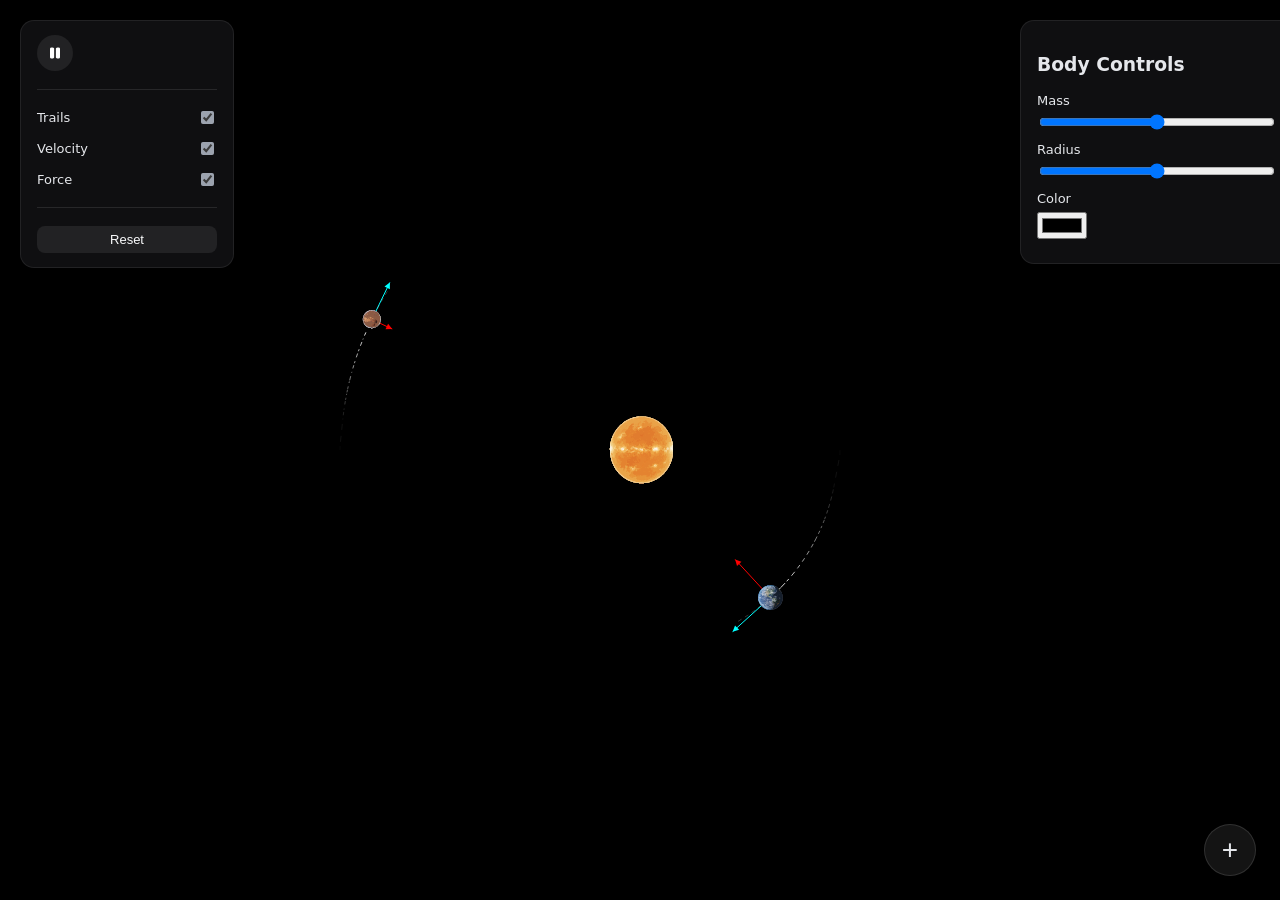
==== src/static/index.html @ df2f0749 "feature: Add ability to add new bodies and edit existing bodies Signed-off-by: Shaurya <shaurya.shau" ====
<!DOCTYPE html>
<html lang="en">
<head>
  <meta charset="UTF-8" />
  <title>Helion</title>
  <link rel="stylesheet" href="main.css" />
</head>
<body>

  <canvas id="canvas"></canvas>

  <aside id="left-toolbar" class="panel">

    <button id="pauseBtn" class="icon-btn"><img id="pauseIcon" src="../assets/pause.png" alt="pause"/></button>

    <div class="divider"></div>

    <label class="toggle"><span>Trails</span><input type="checkbox" id="toggleTrails" checked /></label>
    <label class="toggle"><span>Velocity</span><input type="checkbox" id="toggleVelocity" checked /></label>
    <label class="toggle"><span>Force</span><input type="checkbox" id="toggleForce" checked /></label>

    <div class="divider"></div>

    <button id="resetBtn" class="text-btn">Reset</button>
  </aside>

  <aside id="right-toolbar">

    <div id="body-controls" class="panel">
      <h3>Body Controls</h3>

      <label>Mass<input type="range" id="massSlider" min="1" max="20000" /></label>

      <label>Radius<input type="range" id="radiusSlider" min="10" max="200" /></label>

      <label>Color<input type="color" id="colorPicker" /></label>
    
    </div>

    <div id="body-info" class="panel hidden"></div>

  </aside>

  <button id="addBodyBtn" class="fab">+</button>

  <script type="module" src="../scripts/main.js"></script>
</body>
</html>
---- src/static/main.css ----
html, body {
  margin: 0;
  padding: 0;
  background: #000;
  overflow: hidden;
  font-family: system-ui, -apple-system, BlinkMacSystemFont, sans-serif;
}

canvas {
  position: fixed;
  inset: 0;
  width: 100vw;
  height: 100vh;
  z-index: 0;
}

.panel {
  width: 100%;
  background: rgba(18, 18, 20, 0.88);
  backdrop-filter: blur(10px);
  border-radius: 14px;
  padding: 14px 16px;
  color: #e5e7eb;
  border: 1px solid rgba(255,255,255,0.08);
  box-shadow: 0 8px 24px rgba(0,0,0,0.45);
  pointer-events: auto;
}

#left-toolbar {
  position: fixed;
  top: 20px;
  left: 20px;

  width: 180px;
  display: flex;
  flex-direction: column;
  align-items: flex-start;
  gap: 12px;

  z-index: 10;
}

.pause-wrap {
  width: 100%;
  display: flex;
  justify-content: center;
}

#right-toolbar {
  position: fixed;
  top: 20px;
  right: 20px;

  width: 240px;
  display: flex;
  flex-direction: column;
  gap: 12px;

  z-index: 10;
  pointer-events: none;
}

#right-toolbar .panel {
  pointer-events: auto;
}

label {
  display: flex;
  flex-direction: column;
  font-size: 13px;
  margin-bottom: 10px;
}

label.toggle {
  flex-direction: row;
  align-items: center;
  justify-content: space-between;
  width: 100%;
  margin-bottom: 0;
}

.toggle input {
  accent-color: #9ca3af;
  cursor: pointer;
}

input[type="range"],
input[type="color"] {
  margin-top: 6px;
}

.divider {
  height: 1px;
  width: 100%;
  background: rgba(255,255,255,0.1);
  margin: 6px 0;
}

.icon-btn {
  width: 36px;
  height: 36px;
  border-radius: 50%;
  background: rgba(255,255,255,0.08);
  border: none;
  display: flex;
  align-items: center;
  justify-content: center;
  cursor: pointer;
}

.icon-btn img {
  width: 18px;
  height: 18px;
  filter: invert(1);
}

.icon-btn:hover {
  background: rgba(255,255,255,0.15);
}

.text-btn {
  width: 100%;
  background: rgba(255,255,255,0.08);
  border: none;
  color: #f9fafb;
  padding: 6px 10px;
  border-radius: 8px;
  font-size: 13px;
  cursor: pointer;
}

.text-btn:hover {
  background: rgba(255,255,255,0.15);
}

#body-info {
  font-size: 13px;
  line-height: 1.5;
}

#body-info.hidden {
  display: none;
}

#body-info div {
  display: flex;
  justify-content: space-between;
  padding: 4px 0;
}

#body-info div b {
  color: #9ca3af;
  font-weight: 500;
}

.fab {
  position: fixed;
  bottom: 24px;
  right: 24px;

  width: 52px;
  height: 52px;
  border-radius: 50%;

  background: rgba(255,255,255,0.08);
  color: #e5e7eb;
  border: 1px solid rgba(255,255,255,0.12);

  font-size: 28px;
  line-height: 0;
  cursor: pointer;

  z-index: 10;
}

.fab:hover {
  background: rgba(255,255,255,0.15);
}
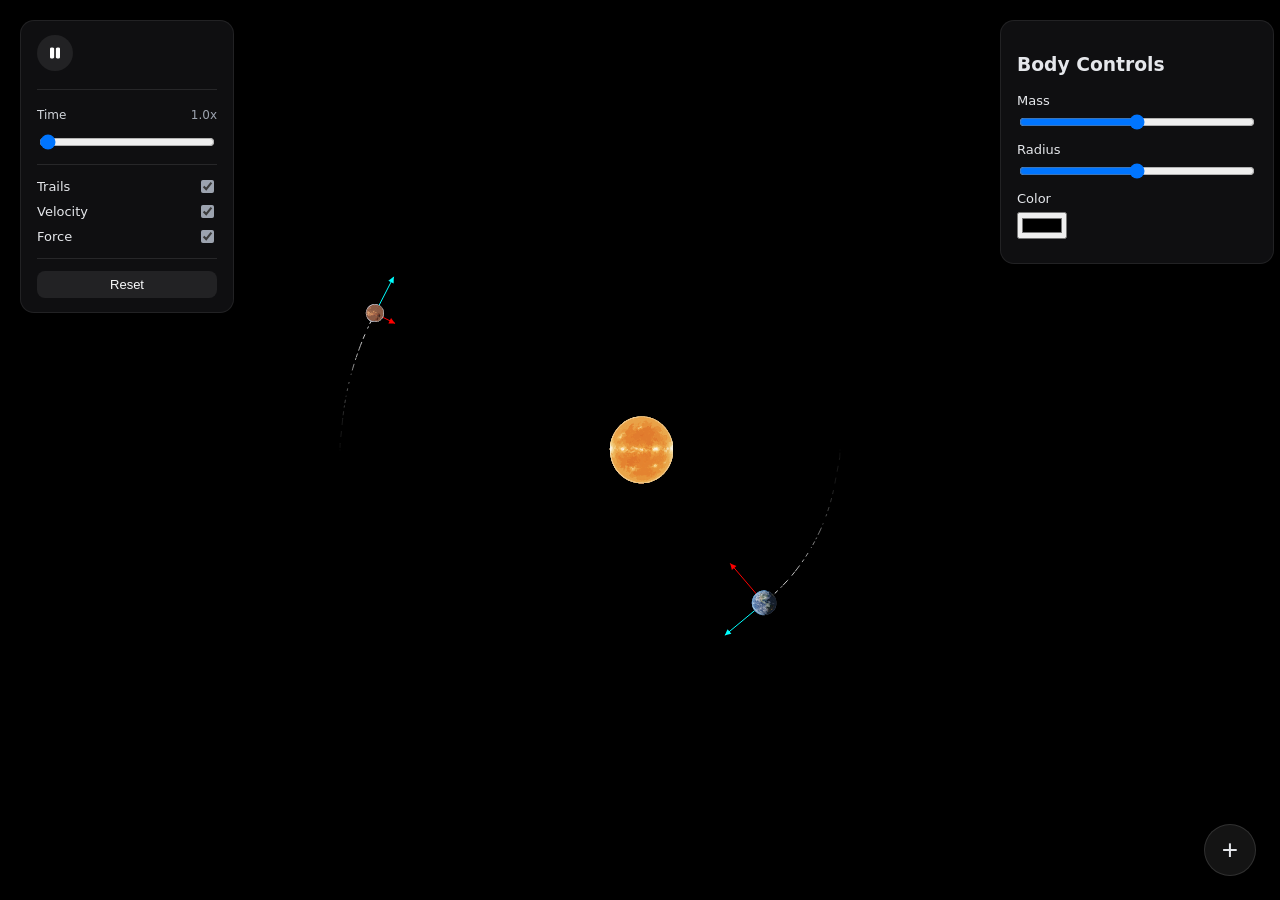
==== commit 68b547d0: "feature: Add time scale slider Signed-off-by: Shaurya <shaurya.shauryagoyal123@gmail.com>" ====
--- a/src/static/index.html
+++ b/src/static/index.html
@@ -14,6 +14,17 @@
     <button id="pauseBtn" class="icon-btn"><img id="pauseIcon" src="../assets/pause.png" alt="pause"/></button>
 
     <div class="divider"></div>
+    
+    <div class="time-scale">
+
+      <div class="time-scale-header"><span>Time</span><span id="timeScaleValue">1.0x</span>
+
+    </div>
+    <input type="range" id="timeScaleSlider" min="0.1" max="100" step="0.1" value="1"/>
+
+    <div class="divider"></div>
+
+    
 
     <label class="toggle"><span>Trails</span><input type="checkbox" id="toggleTrails" checked /></label>
     <label class="toggle"><span>Velocity</span><input type="checkbox" id="toggleVelocity" checked /></label>
--- a/src/static/main.css
+++ b/src/static/main.css
@@ -49,7 +49,7 @@
 #right-toolbar {
   position: fixed;
   top: 20px;
-  right: 20px;
+  right: 40px;
 
   width: 240px;
   display: flex;
@@ -63,6 +63,27 @@
 #right-toolbar .panel {
   pointer-events: auto;
 }
+
+.time-scale {
+  width: 100%;
+  display: flex;
+  flex-direction: column;
+  gap: 6px;
+}
+
+.time-scale-header {
+  display: flex;
+  justify-content: space-between;
+  font-size: 12px;
+  color: #d1d5db;
+}
+
+#timeScaleValue {
+  color: #9ca3af;
+  font-variant-numeric: tabular-nums;
+}
+
+
 
 label {
   display: flex;
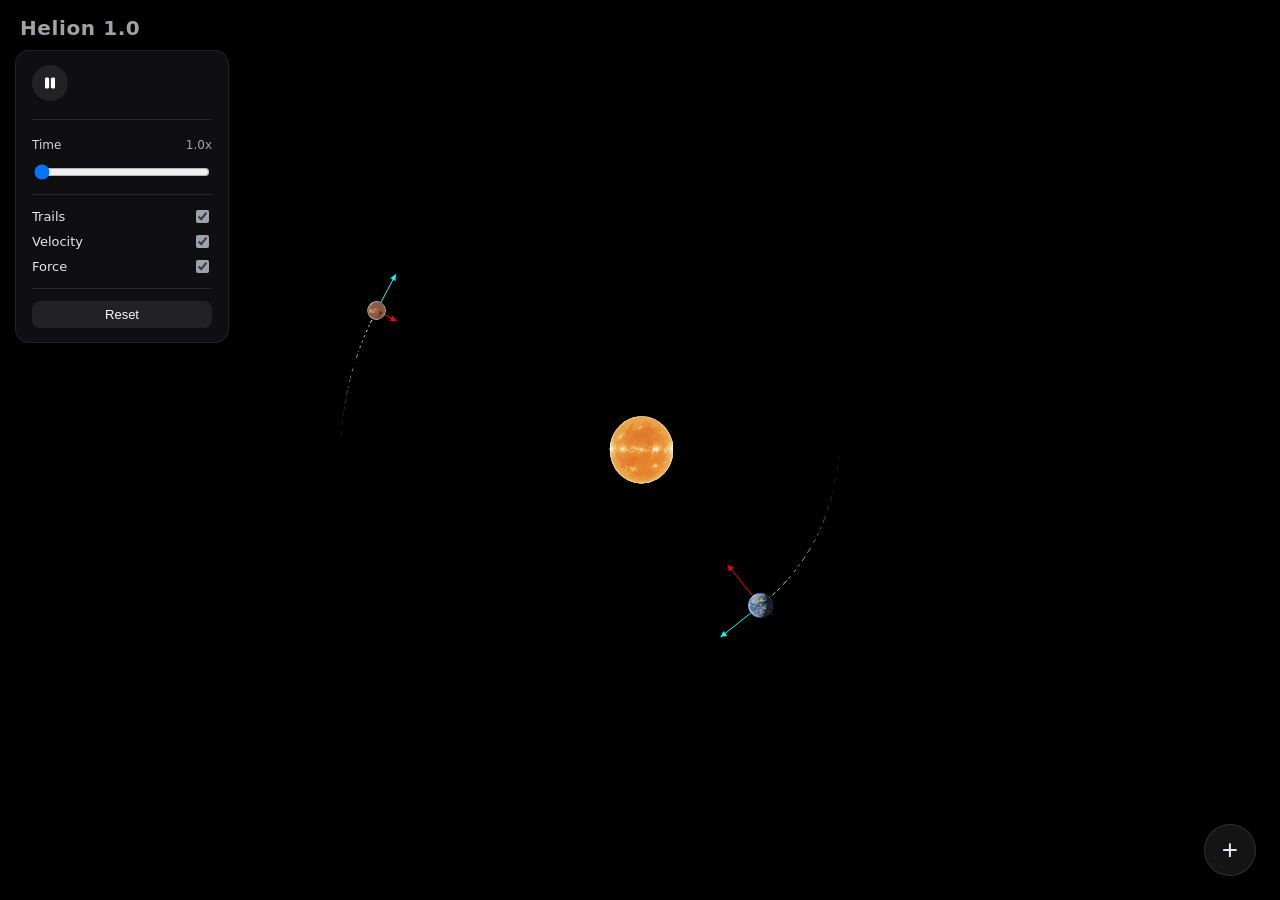
==== commit 2fd384ec: "fix: Body controls only appear when in edit mode Signed-off-by: Shaurya <shaurya.shauryagoyal123@gma" ====
--- a/src/static/index.html
+++ b/src/static/index.html
@@ -8,6 +8,8 @@
 <body>
 
   <canvas id="canvas"></canvas>
+
+  <div id="app-title">Helion 1.0</div>
 
   <aside id="left-toolbar" class="panel">
 
@@ -20,11 +22,9 @@
       <div class="time-scale-header"><span>Time</span><span id="timeScaleValue">1.0x</span>
 
     </div>
-    <input type="range" id="timeScaleSlider" min="0.1" max="100" step="0.1" value="1"/>
+    <input type="range" id="timeScaleSlider" min="0.1" max="1000" step="0.1" value="1"/>
 
     <div class="divider"></div>
-
-    
 
     <label class="toggle"><span>Trails</span><input type="checkbox" id="toggleTrails" checked /></label>
     <label class="toggle"><span>Velocity</span><input type="checkbox" id="toggleVelocity" checked /></label>
@@ -37,14 +37,19 @@
 
   <aside id="right-toolbar">
 
-    <div id="body-controls" class="panel">
+    <div id="body-controls" class="panel hidden">
       <h3>Body Controls</h3>
+
+      <div class="divider"></div>
 
       <label>Mass<input type="range" id="massSlider" min="1" max="20000" /></label>
 
       <label>Radius<input type="range" id="radiusSlider" min="10" max="200" /></label>
 
+      <div class="divider"></div>
+      
       <label>Color<input type="color" id="colorPicker" /></label>
+      
     
     </div>
 
--- a/src/static/main.css
+++ b/src/static/main.css
@@ -12,6 +12,25 @@
   width: 100vw;
   height: 100vh;
   z-index: 0;
+}
+
+#app-title {
+  position: fixed;
+  top: 16px;
+  left: 20px;
+
+  font-size: 20px;
+  font-weight: 600;
+  letter-spacing: 0.6px;
+
+  text-shadow: 0 0 12px rgba(255,255,255,0.08);
+
+  color: #e5e7eb;
+  opacity: 0.7;
+
+  z-index: 12;
+
+  pointer-events: none;
 }
 
 .panel {
@@ -28,8 +47,8 @@
 
 #left-toolbar {
   position: fixed;
-  top: 20px;
-  left: 20px;
+  top: 50px;
+  left: 15px;
 
   width: 180px;
   display: flex;
@@ -39,6 +58,11 @@
 
   z-index: 10;
 }
+
+#body-controls.hidden {
+  display: none;
+}
+
 
 .pause-wrap {
   width: 100%;
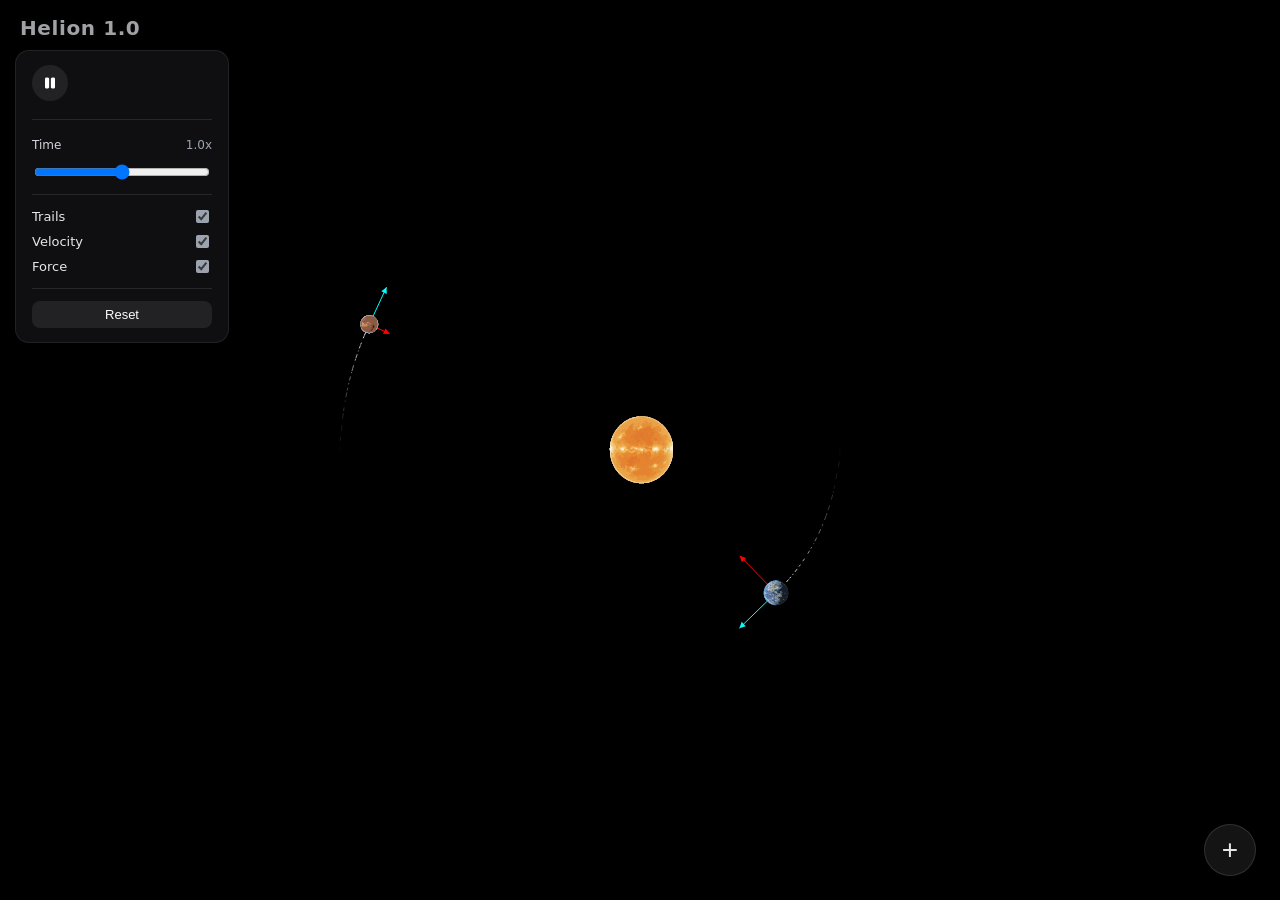
==== commit c2a4828e: "fix: Handle collisons and fix time slider to properly show slower speeds Signed-off-by: Shaurya <sha" ====
--- a/src/static/index.html
+++ b/src/static/index.html
@@ -22,7 +22,7 @@
       <div class="time-scale-header"><span>Time</span><span id="timeScaleValue">1.0x</span>
 
     </div>
-    <input type="range" id="timeScaleSlider" min="0.1" max="1000" step="0.1" value="1"/>
+    <input type="range" id="timeScaleSlider" min="0" max="100" value="50"/>
 
     <div class="divider"></div>
 
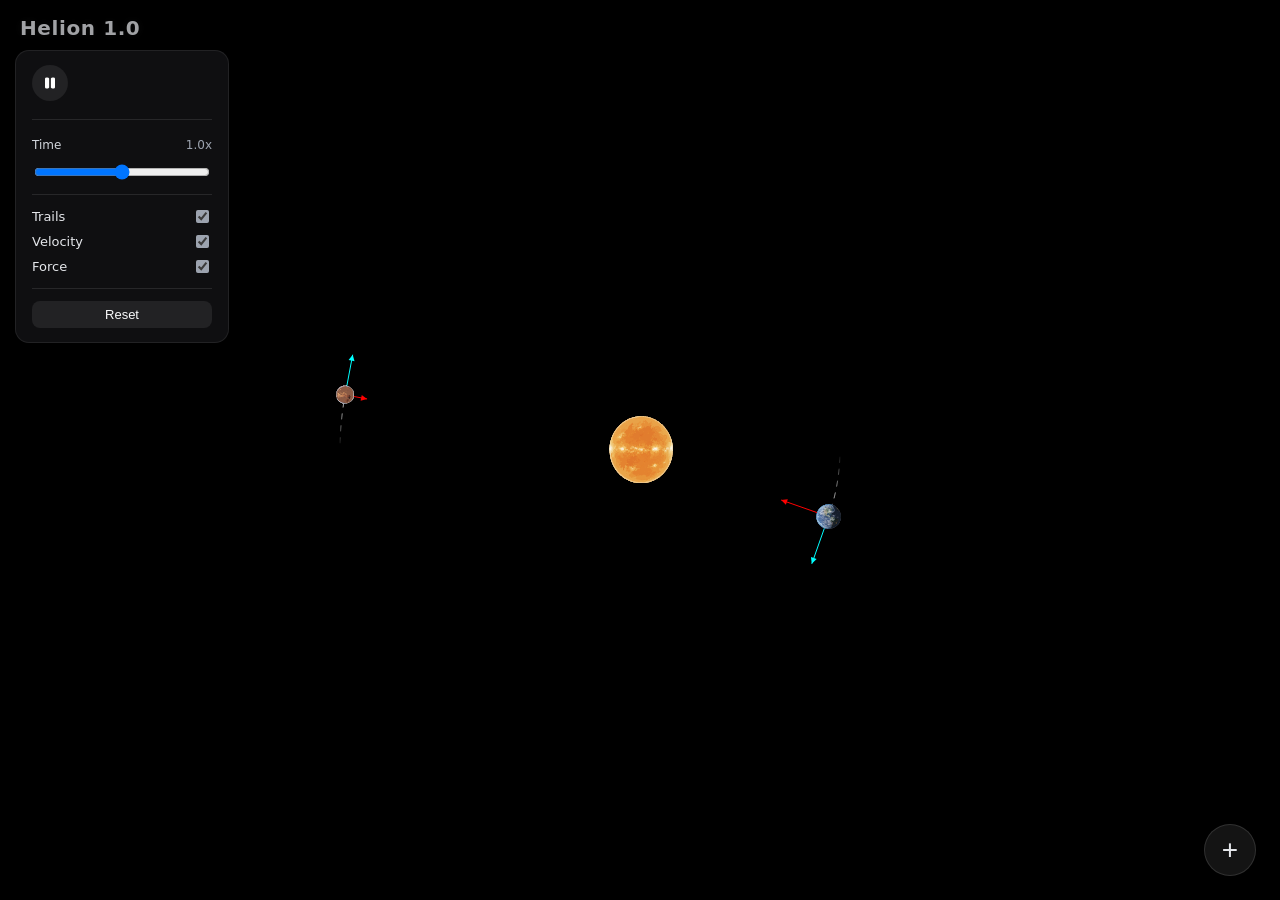
==== commit f5fc788f: "fix: Add proper simulation at higher speeds Signed-off-by: Shaurya <shaurya.shauryagoyal123@gmail.co" ====
--- a/src/static/index.html
+++ b/src/static/index.html
@@ -42,7 +42,7 @@
 
       <div class="divider"></div>
 
-      <label>Mass<input type="range" id="massSlider" min="1" max="20000" /></label>
+      <label>Mass<input type="range" id="massSlider" min="1" max="10000" /></label>
 
       <label>Radius<input type="range" id="radiusSlider" min="10" max="200" /></label>
 
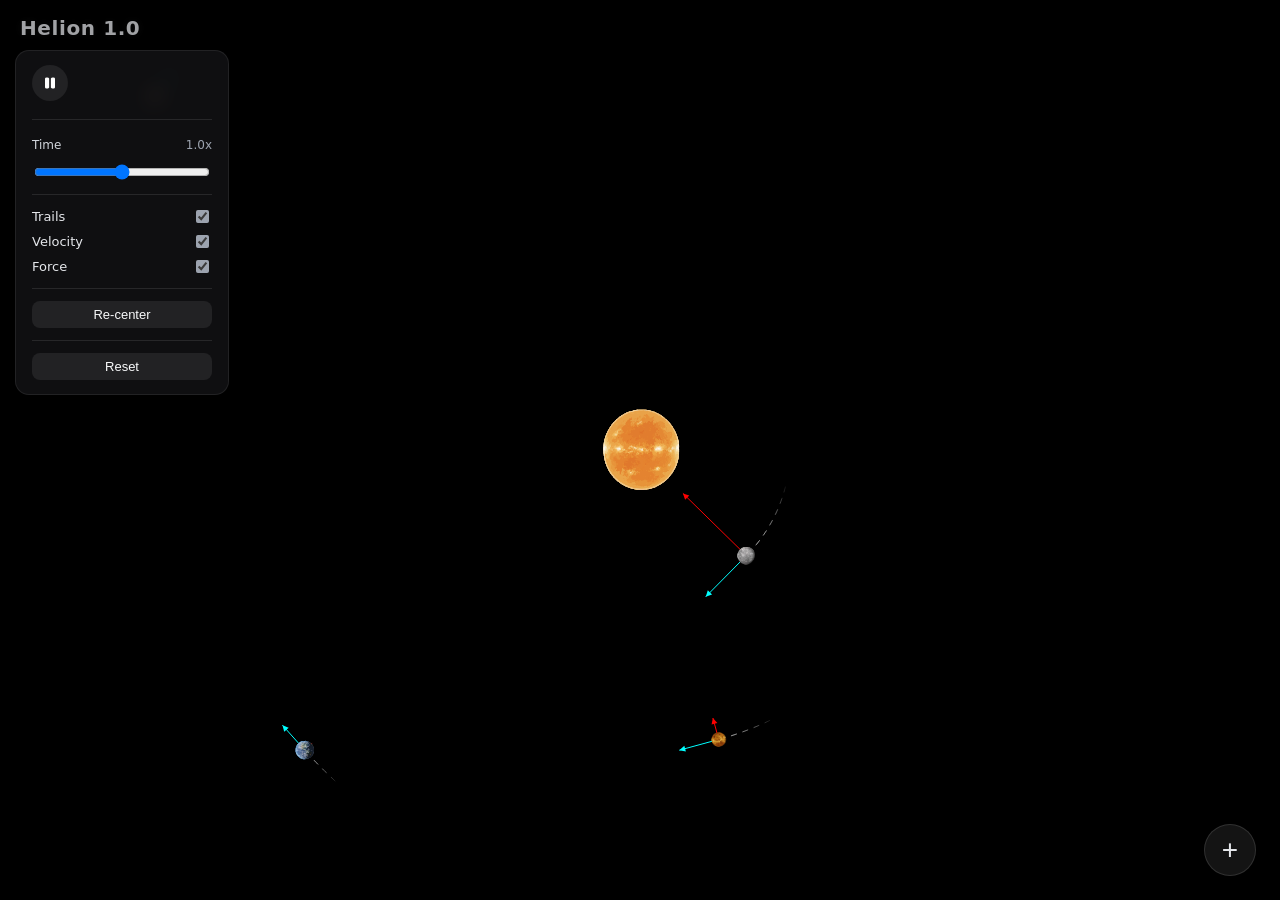
==== commit ee587e6b: "feature: Add recentre button and add more planets Signed-off-by: Shaurya <shaurya.shauryagoyal123@gm" ====
--- a/src/static/index.html
+++ b/src/static/index.html
@@ -32,7 +32,12 @@
 
     <div class="divider"></div>
 
+    <button id="recenterBtn" class="text-btn">Re-center</button>
+    
+    <div class="divider"></div>
+    
     <button id="resetBtn" class="text-btn">Reset</button>
+
   </aside>
 
   <aside id="right-toolbar">
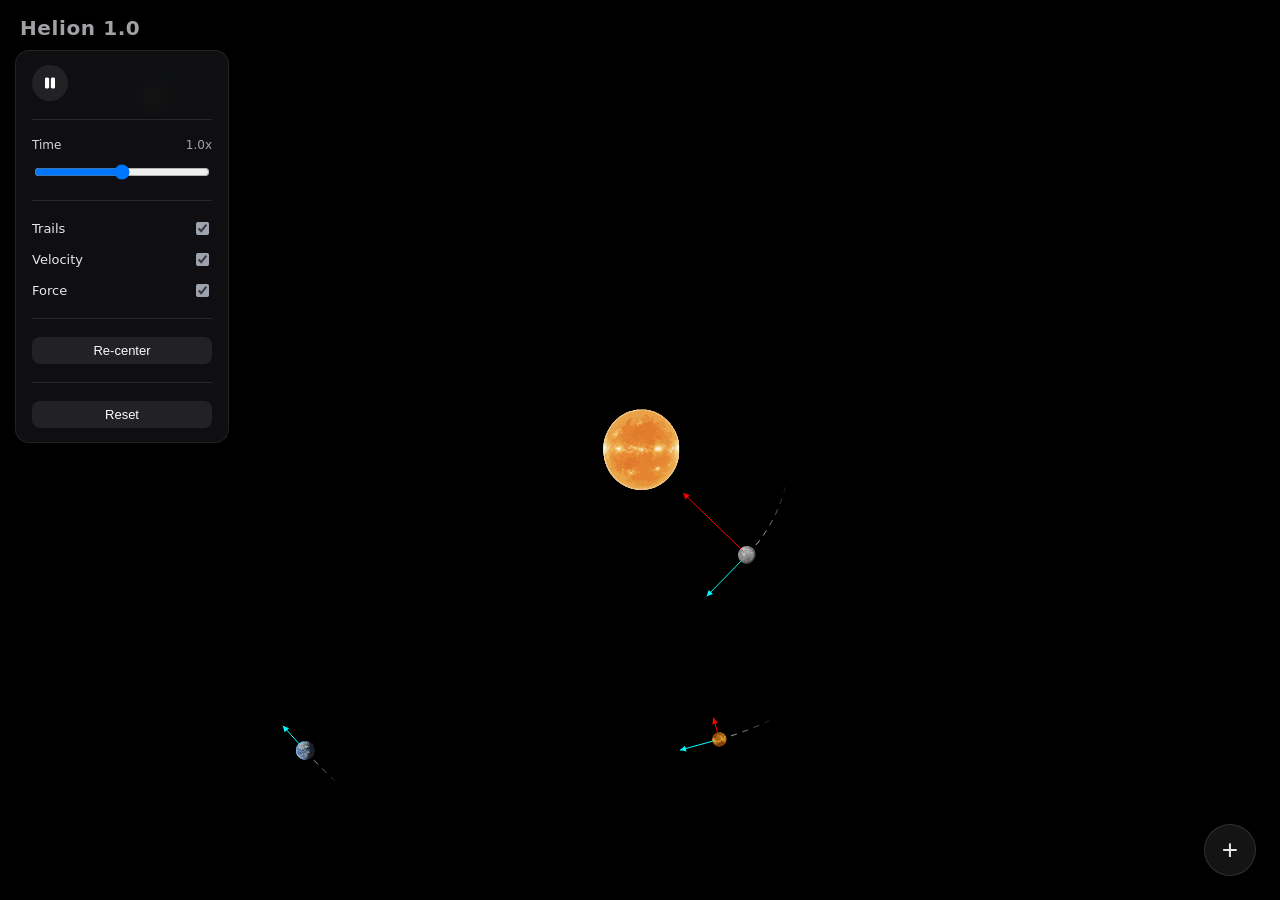
==== commit 7ea726f8: "feature: Add value labels for mass and size sliders Signed-off-by: Shaurya <shaurya.shauryagoyal123@" ====
--- a/src/static/index.html
+++ b/src/static/index.html
@@ -17,12 +17,10 @@
 
     <div class="divider"></div>
     
-    <div class="time-scale">
-
-      <div class="time-scale-header"><span>Time</span><span id="timeScaleValue">1.0x</span>
-
+    <div class="slider-group">
+      <div class="slider-header"><span>Time</span><span id="timeScaleValue">1.0x</span></div>
+    <input type="range" id="timeScaleSlider" min="0" max="100" value="50"/>
     </div>
-    <input type="range" id="timeScaleSlider" min="0" max="100" value="50"/>
 
     <div class="divider"></div>
 
@@ -46,10 +44,24 @@
       <h3>Body Controls</h3>
 
       <div class="divider"></div>
+      
+      <div class="slider-group">
+        <div class="slider-header">
+          <span>Mass</span>
+          <span class="slider-value" id="massValue">100</span>
+        </div>
+        <input type="range" id="massSlider" min="1" max="10000" />
+      </div>
 
-      <label>Mass<input type="range" id="massSlider" min="1" max="10000" /></label>
 
-      <label>Radius<input type="range" id="radiusSlider" min="10" max="200" /></label>
+      <div class="slider-group">
+      <div class="slider-header">
+        <span>Radius</span>
+        <span class="slider-value" id="sizeValue">20</span>
+      </div>
+      <input type="range" id="sizeSlider" min="10" max="200" />
+      </div>
+
 
       <div class="divider"></div>
       
--- a/src/static/main.css
+++ b/src/static/main.css
@@ -88,14 +88,27 @@
   pointer-events: auto;
 }
 
-.time-scale {
+#massSlider{
+  margin-bottom: 15px;
+}
+
+.slider-group {
   width: 100%;
   display: flex;
   flex-direction: column;
   gap: 6px;
 }
 
-.time-scale-header {
+.slider-value {
+  display: flex;
+  justify-content: space-between;
+  font-size: 12px;
+  color: #d1d5db;
+  color: #9ca3af;
+  font-variant-numeric: tabular-nums;
+}
+
+.slider-header {
   display: flex;
   justify-content: space-between;
   font-size: 12px;
@@ -106,7 +119,6 @@
   color: #9ca3af;
   font-variant-numeric: tabular-nums;
 }
-
 
 
 label {
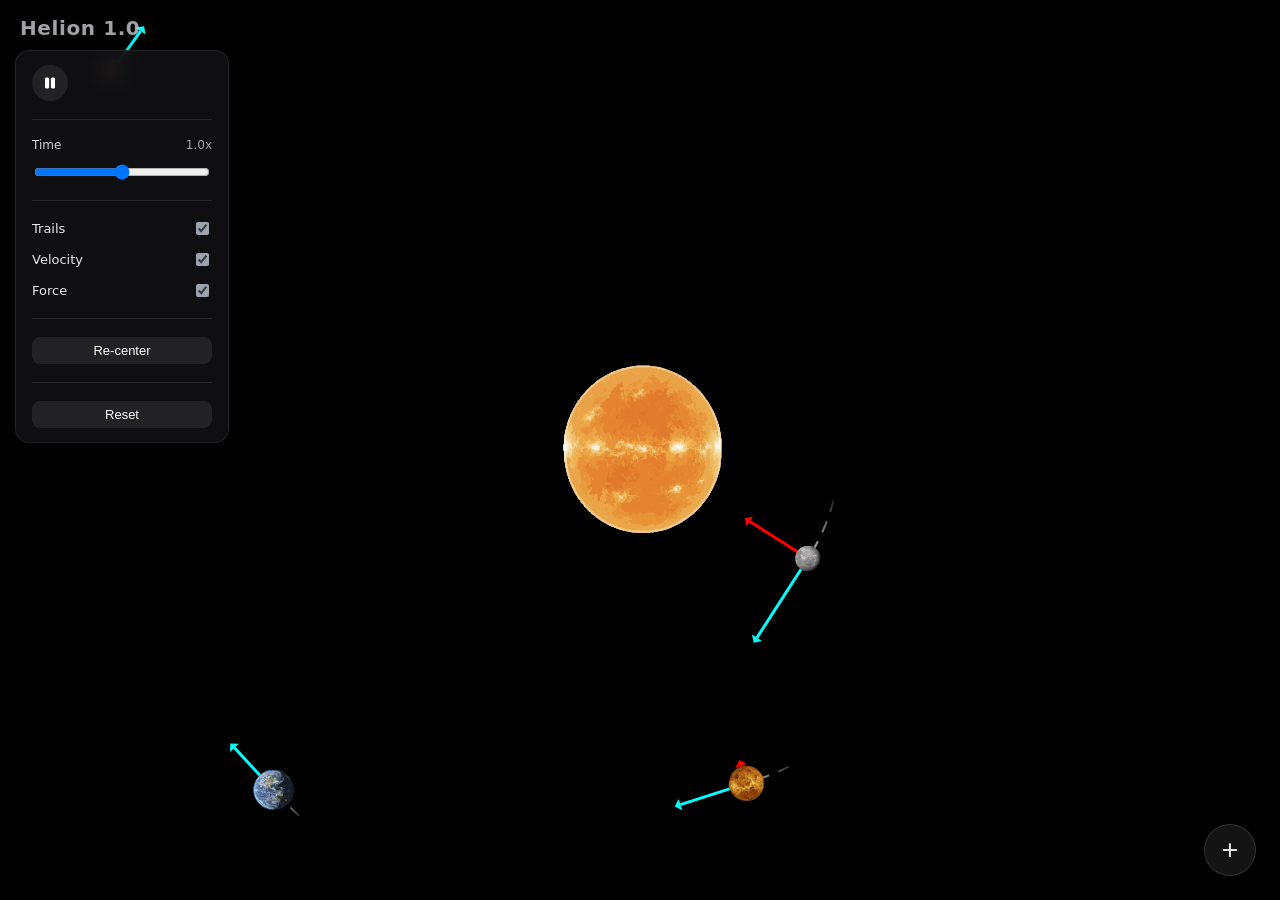
==== commit 06bc03ad: "feature:add escape trajectory warning and spin physics Signed-off-by: Shaurya <shaurya.shauryagoyal1" ====
--- a/src/static/index.html
+++ b/src/static/index.html
@@ -78,4 +78,4 @@
 
   <script type="module" src="../scripts/main.js"></script>
 </body>
-</html>
+</html>
